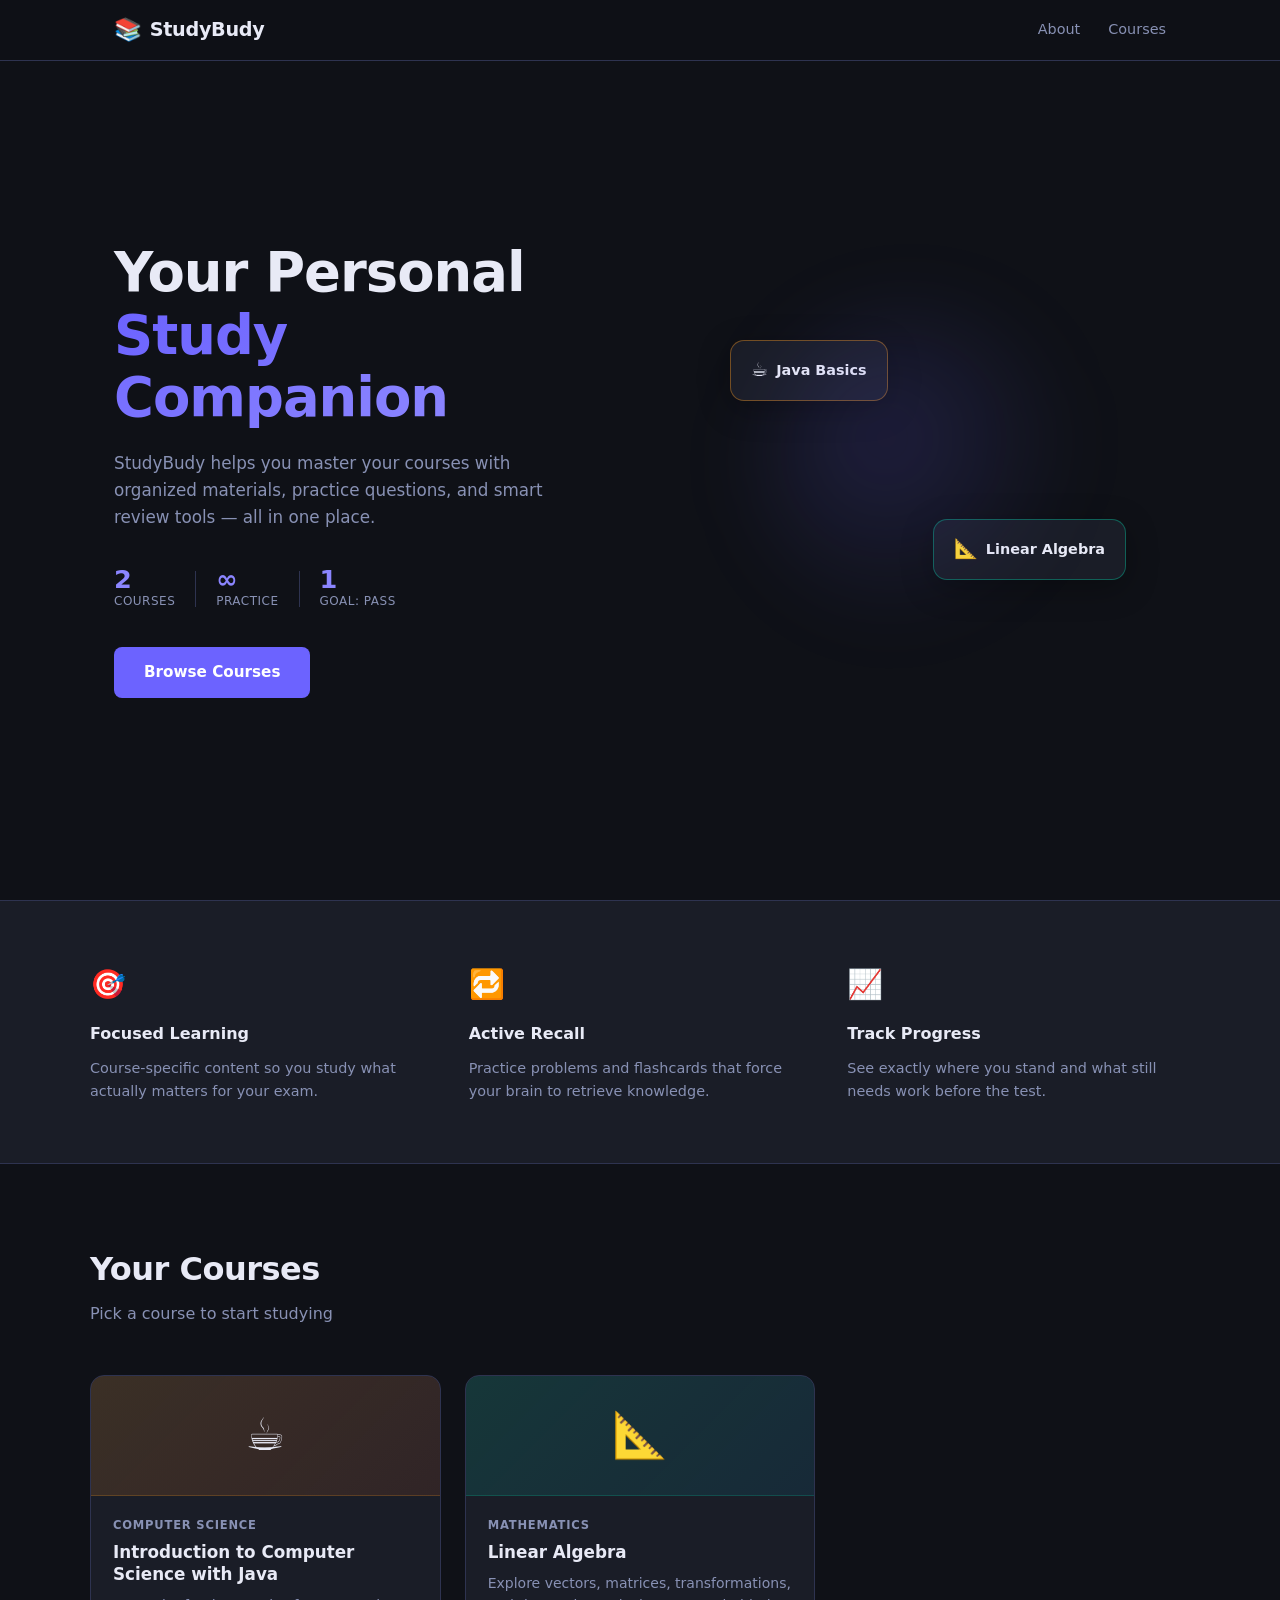
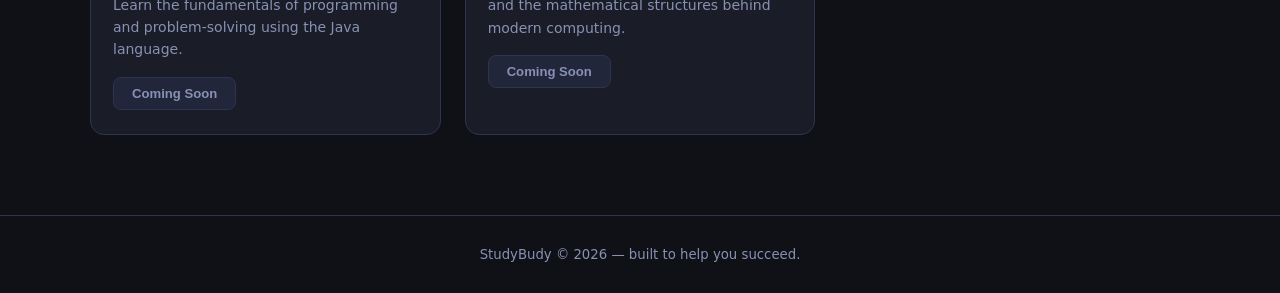
==== index.html @ 5242bc08 "Initial commit: StudyBudy landing page Dark-themed study helper app with hero section, features stri" ====
<!DOCTYPE html>
<html lang="en">
<head>
  <meta charset="UTF-8" />
  <meta name="viewport" content="width=device-width, initial-scale=1.0" />
  <title>StudyBudy</title>
  <link rel="stylesheet" href="styles.css" />
</head>
<body>

  <!-- Navbar -->
  <header class="navbar">
    <div class="navbar-inner">
      <div class="logo">
        <span class="logo-icon">📚</span>
        <span class="logo-text">StudyBudy</span>
      </div>
      <nav class="nav-links">
        <a href="#about">About</a>
        <a href="#courses">Courses</a>
      </nav>
    </div>
  </header>

  <!-- Hero -->
  <section class="hero" id="about">
    <div class="hero-content">
      <h1>Your Personal<br /><span class="accent">Study Companion</span></h1>
      <p class="hero-subtitle">
        StudyBudy helps you master your courses with organized materials,
        practice questions, and smart review tools — all in one place.
      </p>
      <div class="hero-stats">
        <div class="stat">
          <span class="stat-number">2</span>
          <span class="stat-label">Courses</span>
        </div>
        <div class="stat-divider"></div>
        <div class="stat">
          <span class="stat-number">∞</span>
          <span class="stat-label">Practice</span>
        </div>
        <div class="stat-divider"></div>
        <div class="stat">
          <span class="stat-number">1</span>
          <span class="stat-label">Goal: Pass</span>
        </div>
      </div>
      <a href="#courses" class="btn-primary">Browse Courses</a>
    </div>
    <div class="hero-visual">
      <div class="floating-card card-a">
        <span>☕</span> Java Basics
      </div>
      <div class="floating-card card-b">
        <span>📐</span> Linear Algebra
      </div>
      <div class="hero-blob"></div>
    </div>
  </section>

  <!-- Features -->
  <section class="features">
    <div class="features-inner">
      <div class="feature-item">
        <div class="feature-icon">🎯</div>
        <h3>Focused Learning</h3>
        <p>Course-specific content so you study what actually matters for your exam.</p>
      </div>
      <div class="feature-item">
        <div class="feature-icon">🔁</div>
        <h3>Active Recall</h3>
        <p>Practice problems and flashcards that force your brain to retrieve knowledge.</p>
      </div>
      <div class="feature-item">
        <div class="feature-icon">📈</div>
        <h3>Track Progress</h3>
        <p>See exactly where you stand and what still needs work before the test.</p>
      </div>
    </div>
  </section>

  <!-- Courses -->
  <section class="courses-section" id="courses">
    <div class="courses-inner">
      <div class="section-header">
        <h2>Your Courses</h2>
        <p>Pick a course to start studying</p>
      </div>
      <div class="courses-grid">

        <div class="course-card">
          <div class="course-card-top java-bg">
            <span class="course-emoji">☕</span>
          </div>
          <div class="course-card-body">
            <span class="course-tag">Computer Science</span>
            <h3>Introduction to Computer Science with Java</h3>
            <p>Learn the fundamentals of programming and problem-solving using the Java language.</p>
            <button class="btn-course" disabled>Coming Soon</button>
          </div>
        </div>

        <div class="course-card">
          <div class="course-card-top linalg-bg">
            <span class="course-emoji">📐</span>
          </div>
          <div class="course-card-body">
            <span class="course-tag">Mathematics</span>
            <h3>Linear Algebra</h3>
            <p>Explore vectors, matrices, transformations, and the mathematical structures behind modern computing.</p>
            <button class="btn-course" disabled>Coming Soon</button>
          </div>
        </div>

      </div>
    </div>
  </section>

  <!-- Footer -->
  <footer class="footer">
    <p>StudyBudy &copy; 2026 — built to help you succeed.</p>
  </footer>

  <script src="app.js"></script>
</body>
</html>
---- styles.css ----
/* ── Reset & Base ────────────────────────────── */
*, *::before, *::after { box-sizing: border-box; margin: 0; padding: 0; }

:root {
  --bg: #0f1117;
  --surface: #1a1d27;
  --surface-2: #22263a;
  --border: #2e3350;
  --text: #e8eaf6;
  --text-muted: #8891b4;
  --accent: #6c63ff;
  --accent-light: #8b85ff;
  --accent-glow: rgba(108, 99, 255, 0.25);
  --java: #f89820;
  --java-glow: rgba(248, 152, 32, 0.2);
  --linalg: #00c8a0;
  --linalg-glow: rgba(0, 200, 160, 0.2);
  --radius: 14px;
  --radius-sm: 8px;
  --font: 'Segoe UI', system-ui, -apple-system, sans-serif;
}

html { scroll-behavior: smooth; }

body {
  font-family: var(--font);
  background: var(--bg);
  color: var(--text);
  line-height: 1.6;
  min-height: 100vh;
}

/* ── Navbar ──────────────────────────────────── */
.navbar {
  position: fixed;
  top: 0; left: 0; right: 0;
  z-index: 100;
  background: rgba(15, 17, 23, 0.85);
  backdrop-filter: blur(12px);
  border-bottom: 1px solid var(--border);
}

.navbar-inner {
  max-width: 1100px;
  margin: 0 auto;
  padding: 0 24px;
  height: 60px;
  display: flex;
  align-items: center;
  justify-content: space-between;
}

.logo {
  display: flex;
  align-items: center;
  gap: 8px;
  font-size: 1.2rem;
  font-weight: 700;
  letter-spacing: -0.3px;
}

.logo-icon { font-size: 1.4rem; }

.nav-links {
  display: flex;
  gap: 28px;
}

.nav-links a {
  color: var(--text-muted);
  text-decoration: none;
  font-size: 0.9rem;
  font-weight: 500;
  transition: color 0.2s;
}

.nav-links a:hover { color: var(--text); }

/* ── Hero ────────────────────────────────────── */
.hero {
  min-height: 100vh;
  display: flex;
  align-items: center;
  padding: 100px 24px 60px;
  max-width: 1100px;
  margin: 0 auto;
  gap: 60px;
}

.hero-content {
  flex: 1;
  min-width: 0;
}

.hero-content h1 {
  font-size: clamp(2.2rem, 5vw, 3.4rem);
  font-weight: 800;
  line-height: 1.15;
  letter-spacing: -1px;
  margin-bottom: 20px;
}

.accent {
  background: linear-gradient(135deg, var(--accent), var(--accent-light));
  -webkit-background-clip: text;
  -webkit-text-fill-color: transparent;
  background-clip: text;
}

.hero-subtitle {
  color: var(--text-muted);
  font-size: 1.05rem;
  max-width: 480px;
  margin-bottom: 36px;
}

.hero-stats {
  display: flex;
  align-items: center;
  gap: 20px;
  margin-bottom: 36px;
}

.stat {
  display: flex;
  flex-direction: column;
}

.stat-number {
  font-size: 1.6rem;
  font-weight: 800;
  color: var(--accent-light);
  line-height: 1;
}

.stat-label {
  font-size: 0.75rem;
  color: var(--text-muted);
  text-transform: uppercase;
  letter-spacing: 0.5px;
}

.stat-divider {
  width: 1px;
  height: 36px;
  background: var(--border);
}

.btn-primary {
  display: inline-block;
  padding: 13px 30px;
  background: var(--accent);
  color: #fff;
  text-decoration: none;
  border-radius: var(--radius-sm);
  font-weight: 600;
  font-size: 0.95rem;
  transition: background 0.2s, transform 0.15s, box-shadow 0.2s;
  box-shadow: 0 0 0 0 var(--accent-glow);
}

.btn-primary:hover {
  background: var(--accent-light);
  transform: translateY(-1px);
  box-shadow: 0 8px 24px var(--accent-glow);
}

/* Hero visual */
.hero-visual {
  flex: 1;
  position: relative;
  display: flex;
  align-items: center;
  justify-content: center;
  min-height: 320px;
}

.hero-blob {
  width: 320px;
  height: 320px;
  border-radius: 50%;
  background: radial-gradient(circle at 40% 40%, rgba(108, 99, 255, 0.18), transparent 70%);
  filter: blur(40px);
}

.floating-card {
  position: absolute;
  background: var(--surface);
  border: 1px solid var(--border);
  border-radius: var(--radius);
  padding: 14px 20px;
  font-weight: 600;
  font-size: 0.9rem;
  display: flex;
  align-items: center;
  gap: 8px;
  box-shadow: 0 8px 32px rgba(0,0,0,0.3);
  animation: float 4s ease-in-out infinite;
}

.floating-card span { font-size: 1.2rem; }

.card-a {
  top: 30px;
  left: 60px;
  border-color: rgba(248, 152, 32, 0.4);
  animation-delay: 0s;
}

.card-b {
  bottom: 50px;
  right: 40px;
  border-color: rgba(0, 200, 160, 0.4);
  animation-delay: 2s;
}

@keyframes float {
  0%, 100% { transform: translateY(0); }
  50%       { transform: translateY(-12px); }
}

/* ── Features ────────────────────────────────── */
.features {
  background: var(--surface);
  border-top: 1px solid var(--border);
  border-bottom: 1px solid var(--border);
  padding: 60px 24px;
}

.features-inner {
  max-width: 1100px;
  margin: 0 auto;
  display: grid;
  grid-template-columns: repeat(auto-fit, minmax(260px, 1fr));
  gap: 36px;
}

.feature-item {
  display: flex;
  flex-direction: column;
  gap: 10px;
}

.feature-icon {
  font-size: 1.8rem;
  margin-bottom: 4px;
}

.feature-item h3 {
  font-size: 1rem;
  font-weight: 700;
}

.feature-item p {
  color: var(--text-muted);
  font-size: 0.9rem;
}

/* ── Courses ─────────────────────────────────── */
.courses-section {
  padding: 80px 24px;
}

.courses-inner {
  max-width: 1100px;
  margin: 0 auto;
}

.section-header {
  margin-bottom: 48px;
}

.section-header h2 {
  font-size: 2rem;
  font-weight: 800;
  letter-spacing: -0.5px;
  margin-bottom: 6px;
}

.section-header p {
  color: var(--text-muted);
}

.courses-grid {
  display: grid;
  grid-template-columns: repeat(auto-fill, minmax(300px, 1fr));
  gap: 24px;
}

.course-card {
  background: var(--surface);
  border: 1px solid var(--border);
  border-radius: var(--radius);
  overflow: hidden;
  transition: transform 0.2s, box-shadow 0.2s, border-color 0.2s;
}

.course-card:hover {
  transform: translateY(-4px);
  box-shadow: 0 12px 40px rgba(0,0,0,0.3);
}

.course-card-top {
  height: 120px;
  display: flex;
  align-items: center;
  justify-content: center;
}

.java-bg {
  background: linear-gradient(135deg, rgba(248, 152, 32, 0.15), rgba(248, 100, 32, 0.1));
  border-bottom: 1px solid rgba(248, 152, 32, 0.2);
}

.course-card:hover .java-bg {
  background: linear-gradient(135deg, rgba(248, 152, 32, 0.25), rgba(248, 100, 32, 0.15));
}

.linalg-bg {
  background: linear-gradient(135deg, rgba(0, 200, 160, 0.15), rgba(0, 150, 200, 0.1));
  border-bottom: 1px solid rgba(0, 200, 160, 0.2);
}

.course-card:hover .linalg-bg {
  background: linear-gradient(135deg, rgba(0, 200, 160, 0.25), rgba(0, 150, 200, 0.15));
}

.course-emoji { font-size: 2.8rem; }

.course-card-body {
  padding: 20px 22px 24px;
  display: flex;
  flex-direction: column;
  gap: 8px;
}

.course-tag {
  font-size: 0.72rem;
  text-transform: uppercase;
  letter-spacing: 0.8px;
  color: var(--text-muted);
  font-weight: 600;
}

.course-card-body h3 {
  font-size: 1.05rem;
  font-weight: 700;
  line-height: 1.3;
}

.course-card-body p {
  font-size: 0.875rem;
  color: var(--text-muted);
  flex: 1;
  margin-bottom: 8px;
}

.btn-course {
  align-self: flex-start;
  padding: 8px 18px;
  border-radius: var(--radius-sm);
  font-size: 0.82rem;
  font-weight: 600;
  cursor: not-allowed;
  background: var(--surface-2);
  border: 1px solid var(--border);
  color: var(--text-muted);
  transition: background 0.2s;
}

/* ── Footer ──────────────────────────────────── */
.footer {
  text-align: center;
  padding: 28px 24px;
  color: var(--text-muted);
  font-size: 0.83rem;
  border-top: 1px solid var(--border);
}

/* ── Responsive ──────────────────────────────── */
@media (max-width: 768px) {
  .hero {
    flex-direction: column;
    text-align: center;
    padding-top: 90px;
  }

  .hero-subtitle { margin: 0 auto 36px; }

  .hero-stats { justify-content: center; }

  .hero-visual { width: 100%; }

  .hero-blob { width: 220px; height: 220px; }

  .card-a { top: 20px; left: 20px; }
  .card-b { bottom: 20px; right: 10px; }
}
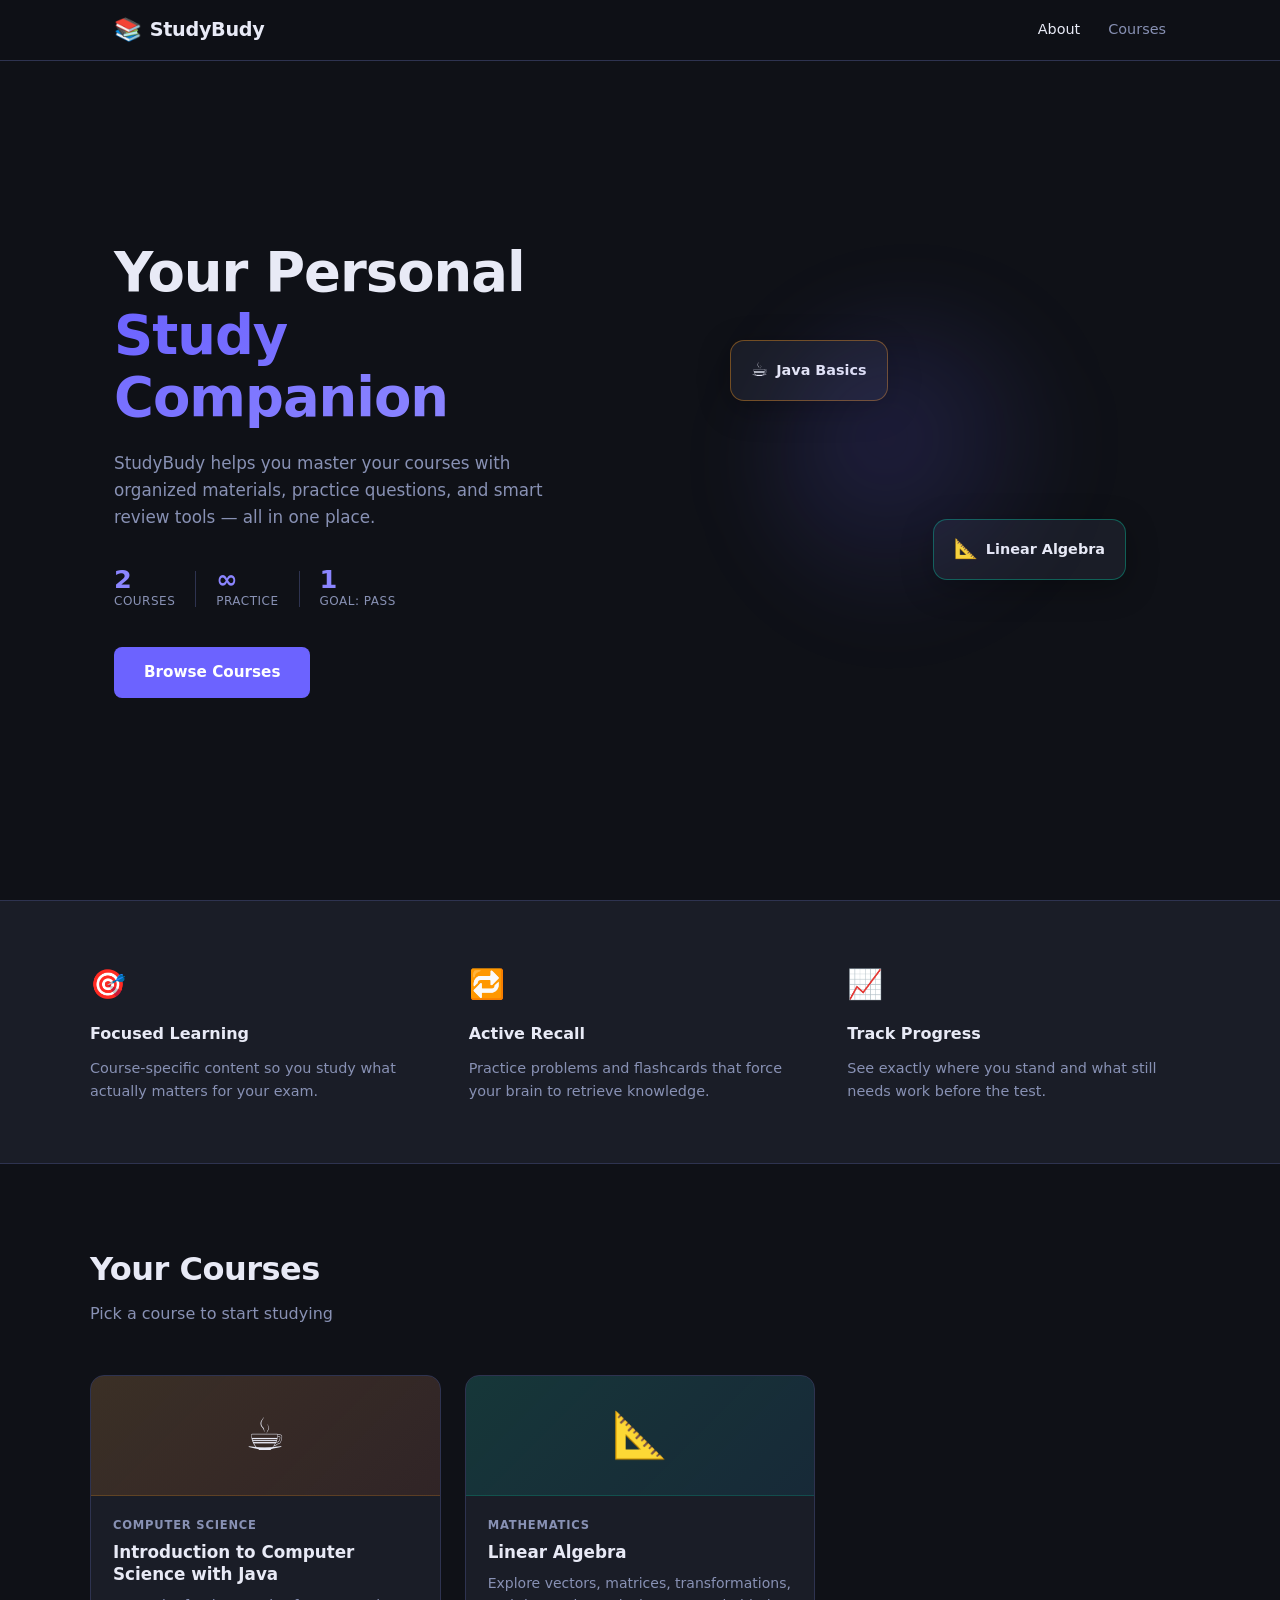
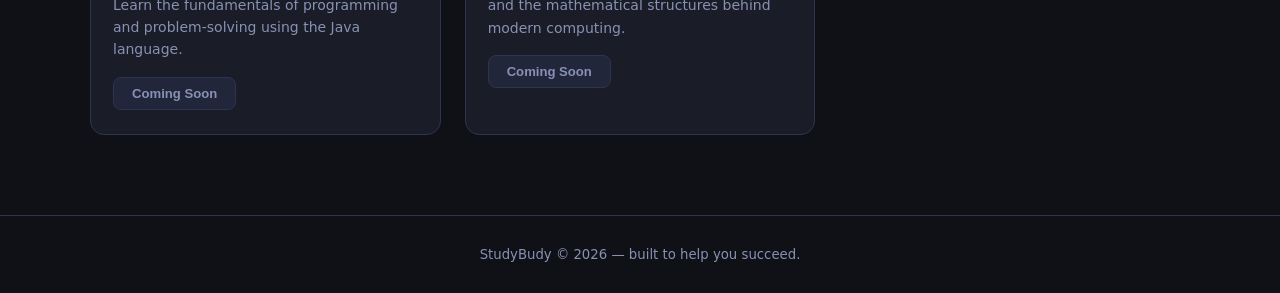
==== commit d4e4dbbf: "Add debug-friendly comments throughout all source files Adds section headers, explains non-obvious C" ====
--- a/index.html
+++ b/index.html
@@ -4,11 +4,17 @@
   <meta charset="UTF-8" />
   <meta name="viewport" content="width=device-width, initial-scale=1.0" />
   <title>StudyBudy</title>
+  <!-- All styles live in styles.css — no inline styles anywhere in this file -->
   <link rel="stylesheet" href="styles.css" />
 </head>
 <body>
 
-  <!-- Navbar -->
+  <!-- =============================================
+       NAVBAR
+       Fixed at top; uses backdrop-filter blur.
+       Nav links (#about, #courses) are highlighted
+       dynamically by the IntersectionObserver in app.js.
+       ============================================= -->
   <header class="navbar">
     <div class="navbar-inner">
       <div class="logo">
@@ -16,20 +22,30 @@
         <span class="logo-text">StudyBudy</span>
       </div>
       <nav class="nav-links">
+        <!-- href values must match the id of the target <section> elements below -->
         <a href="#about">About</a>
         <a href="#courses">Courses</a>
       </nav>
     </div>
   </header>
 
-  <!-- Hero -->
+  <!-- =============================================
+       HERO SECTION  (id="about" — targeted by navbar)
+       Two-column layout: left = text content,
+       right = decorative floating cards + radial glow blob.
+       The floating cards animate via CSS @keyframes float.
+       ============================================= -->
   <section class="hero" id="about">
+
+    <!-- Left column: headline, subtitle, stats, CTA -->
     <div class="hero-content">
       <h1>Your Personal<br /><span class="accent">Study Companion</span></h1>
       <p class="hero-subtitle">
         StudyBudy helps you master your courses with organized materials,
         practice questions, and smart review tools — all in one place.
       </p>
+
+      <!-- Quick stats strip — update numbers here as courses/features are added -->
       <div class="hero-stats">
         <div class="stat">
           <span class="stat-number">2</span>
@@ -46,20 +62,31 @@
           <span class="stat-label">Goal: Pass</span>
         </div>
       </div>
+
+      <!-- Scrolls to #courses section -->
       <a href="#courses" class="btn-primary">Browse Courses</a>
     </div>
+
+    <!-- Right column: purely decorative, no interactive elements -->
     <div class="hero-visual">
+      <!-- card-a and card-b have different animation-delay values in CSS to stagger the float -->
       <div class="floating-card card-a">
         <span>☕</span> Java Basics
       </div>
       <div class="floating-card card-b">
         <span>📐</span> Linear Algebra
       </div>
+      <!-- Blurred radial gradient that gives the purple glow behind the cards -->
       <div class="hero-blob"></div>
     </div>
+
   </section>
 
-  <!-- Features -->
+  <!-- =============================================
+       FEATURES STRIP
+       Three static cards highlighting app benefits.
+       No interactivity — purely informational.
+       ============================================= -->
   <section class="features">
     <div class="features-inner">
       <div class="feature-item">
@@ -80,7 +107,15 @@
     </div>
   </section>
 
-  <!-- Courses -->
+  <!-- =============================================
+       COURSES SECTION  (id="courses" — targeted by navbar + hero CTA)
+       Grid of course cards. Each card has:
+         - a colored banner (.course-card-top) defined by a modifier class (e.g. java-bg)
+         - a body with tag, title, description, and action button
+       Buttons are disabled until the course page is built.
+       To add a new course, copy one card block and update the content.
+       Color modifier classes (java-bg, linalg-bg, ...) are defined in styles.css.
+       ============================================= -->
   <section class="courses-section" id="courses">
     <div class="courses-inner">
       <div class="section-header">
@@ -89,7 +124,9 @@
       </div>
       <div class="courses-grid">
 
+        <!-- Course card: Introduction to Computer Science with Java -->
         <div class="course-card">
+          <!-- java-bg: amber gradient defined in styles.css -->
           <div class="course-card-top java-bg">
             <span class="course-emoji">☕</span>
           </div>
@@ -97,11 +134,14 @@
             <span class="course-tag">Computer Science</span>
             <h3>Introduction to Computer Science with Java</h3>
             <p>Learn the fundamentals of programming and problem-solving using the Java language.</p>
+            <!-- disabled until the course page is implemented -->
             <button class="btn-course" disabled>Coming Soon</button>
           </div>
         </div>
 
+        <!-- Course card: Linear Algebra -->
         <div class="course-card">
+          <!-- linalg-bg: teal gradient defined in styles.css -->
           <div class="course-card-top linalg-bg">
             <span class="course-emoji">📐</span>
           </div>
@@ -109,6 +149,7 @@
             <span class="course-tag">Mathematics</span>
             <h3>Linear Algebra</h3>
             <p>Explore vectors, matrices, transformations, and the mathematical structures behind modern computing.</p>
+            <!-- disabled until the course page is implemented -->
             <button class="btn-course" disabled>Coming Soon</button>
           </div>
         </div>
@@ -117,11 +158,14 @@
     </div>
   </section>
 
-  <!-- Footer -->
+  <!-- =============================================
+       FOOTER
+       ============================================= -->
   <footer class="footer">
     <p>StudyBudy &copy; 2026 — built to help you succeed.</p>
   </footer>
 
+  <!-- app.js must load after the DOM so querySelectorAll finds the sections -->
   <script src="app.js"></script>
 </body>
 </html>
--- a/styles.css
+++ b/styles.css
@@ -1,20 +1,32 @@
-/* ── Reset & Base ────────────────────────────── */
+/* =============================================
+   GLOBAL RESET & CSS VARIABLES
+   All color, spacing, and typography tokens live here.
+   Change a variable to update the theme everywhere at once.
+   ============================================= */
 *, *::before, *::after { box-sizing: border-box; margin: 0; padding: 0; }
 
 :root {
+  /* Background layers — bg is the page, surface is cards/panels, surface-2 is nested elements */
   --bg: #0f1117;
   --surface: #1a1d27;
   --surface-2: #22263a;
   --border: #2e3350;
+
+  /* Text */
   --text: #e8eaf6;
   --text-muted: #8891b4;
+
+  /* Primary accent (purple) */
   --accent: #6c63ff;
   --accent-light: #8b85ff;
   --accent-glow: rgba(108, 99, 255, 0.25);
-  --java: #f89820;
+
+  /* Course color tokens — used for card banners */
+  --java: #f89820;           /* amber — Java course */
   --java-glow: rgba(248, 152, 32, 0.2);
-  --linalg: #00c8a0;
+  --linalg: #00c8a0;         /* teal — Linear Algebra course */
   --linalg-glow: rgba(0, 200, 160, 0.2);
+
   --radius: 14px;
   --radius-sm: 8px;
   --font: 'Segoe UI', system-ui, -apple-system, sans-serif;
@@ -30,7 +42,12 @@
   min-height: 100vh;
 }
 
-/* ── Navbar ──────────────────────────────────── */
+/* =============================================
+   NAVBAR
+   Fixed overlay with blur backdrop.
+   z-index 100 keeps it above all page content.
+   .nav-links a.active is toggled by app.js on scroll.
+   ============================================= */
 .navbar {
   position: fixed;
   top: 0; left: 0; right: 0;
@@ -76,7 +93,14 @@
 
 .nav-links a:hover { color: var(--text); }
 
-/* ── Hero ────────────────────────────────────── */
+/* Active link state — class toggled by IntersectionObserver in app.js */
+.nav-links a.active { color: var(--text); }
+
+/* =============================================
+   HERO SECTION
+   Full-viewport two-column layout.
+   padding-top: 100px accounts for the fixed navbar height (60px) + breathing room.
+   ============================================= */
 .hero {
   min-height: 100vh;
   display: flex;
@@ -89,10 +113,11 @@
 
 .hero-content {
   flex: 1;
-  min-width: 0;
+  min-width: 0; /* prevents flex child from overflowing */
 }
 
 .hero-content h1 {
+  /* clamp: min 2.2rem, fluid, max 3.4rem — scales with viewport width */
   font-size: clamp(2.2rem, 5vw, 3.4rem);
   font-weight: 800;
   line-height: 1.15;
@@ -100,6 +125,7 @@
   margin-bottom: 20px;
 }
 
+/* Gradient text — requires both background-clip properties for cross-browser support */
 .accent {
   background: linear-gradient(135deg, var(--accent), var(--accent-light));
   -webkit-background-clip: text;
@@ -114,6 +140,7 @@
   margin-bottom: 36px;
 }
 
+/* Stats row */
 .hero-stats {
   display: flex;
   align-items: center;
@@ -140,12 +167,14 @@
   letter-spacing: 0.5px;
 }
 
+/* Vertical rule between stats */
 .stat-divider {
   width: 1px;
   height: 36px;
   background: var(--border);
 }
 
+/* Primary CTA button */
 .btn-primary {
   display: inline-block;
   padding: 13px 30px;
@@ -165,7 +194,7 @@
   box-shadow: 0 8px 24px var(--accent-glow);
 }
 
-/* Hero visual */
+/* ── Hero right column: decorative visual ── */
 .hero-visual {
   flex: 1;
   position: relative;
@@ -175,6 +204,7 @@
   min-height: 320px;
 }
 
+/* Radial purple glow behind the floating cards */
 .hero-blob {
   width: 320px;
   height: 320px;
@@ -183,6 +213,7 @@
   filter: blur(40px);
 }
 
+/* Base style for both decorative floating cards */
 .floating-card {
   position: absolute;
   background: var(--surface);
@@ -200,6 +231,7 @@
 
 .floating-card span { font-size: 1.2rem; }
 
+/* card-a: Java — amber border, starts animation immediately */
 .card-a {
   top: 30px;
   left: 60px;
@@ -207,6 +239,7 @@
   animation-delay: 0s;
 }
 
+/* card-b: Linear Algebra — teal border, starts animation 2s later to stagger */
 .card-b {
   bottom: 50px;
   right: 40px;
@@ -219,7 +252,11 @@
   50%       { transform: translateY(-12px); }
 }
 
-/* ── Features ────────────────────────────────── */
+/* =============================================
+   FEATURES STRIP
+   Three-column grid of app benefit cards.
+   Uses auto-fit so it collapses to fewer columns on small screens.
+   ============================================= */
 .features {
   background: var(--surface);
   border-top: 1px solid var(--border);
@@ -256,7 +293,12 @@
   font-size: 0.9rem;
 }
 
-/* ── Courses ─────────────────────────────────── */
+/* =============================================
+   COURSES SECTION
+   Responsive grid of course cards.
+   auto-fill + minmax(300px) means cards wrap naturally;
+   no JS needed for layout.
+   ============================================= */
 .courses-section {
   padding: 80px 24px;
 }
@@ -287,11 +329,12 @@
   gap: 24px;
 }
 
+/* Individual course card */
 .course-card {
   background: var(--surface);
   border: 1px solid var(--border);
   border-radius: var(--radius);
-  overflow: hidden;
+  overflow: hidden; /* clips the colored banner to the card's border-radius */
   transition: transform 0.2s, box-shadow 0.2s, border-color 0.2s;
 }
 
@@ -300,6 +343,7 @@
   box-shadow: 0 12px 40px rgba(0,0,0,0.3);
 }
 
+/* Colored banner at top of each card — color set by modifier class */
 .course-card-top {
   height: 120px;
   display: flex;
@@ -307,20 +351,25 @@
   justify-content: center;
 }
 
+/* ── Course color modifiers ──
+   To add a new course color: create a new [name]-bg class here,
+   plus a .course-card:hover .[name]-bg override for the brighter hover state.
+   ── */
+
+/* Java course: amber */
 .java-bg {
   background: linear-gradient(135deg, rgba(248, 152, 32, 0.15), rgba(248, 100, 32, 0.1));
   border-bottom: 1px solid rgba(248, 152, 32, 0.2);
 }
-
 .course-card:hover .java-bg {
   background: linear-gradient(135deg, rgba(248, 152, 32, 0.25), rgba(248, 100, 32, 0.15));
 }
 
+/* Linear Algebra course: teal */
 .linalg-bg {
   background: linear-gradient(135deg, rgba(0, 200, 160, 0.15), rgba(0, 150, 200, 0.1));
   border-bottom: 1px solid rgba(0, 200, 160, 0.2);
 }
-
 .course-card:hover .linalg-bg {
   background: linear-gradient(135deg, rgba(0, 200, 160, 0.25), rgba(0, 150, 200, 0.15));
 }
@@ -355,6 +404,7 @@
   margin-bottom: 8px;
 }
 
+/* Disabled course button — shown until the course page is built */
 .btn-course {
   align-self: flex-start;
   padding: 8px 18px;
@@ -368,7 +418,9 @@
   transition: background 0.2s;
 }
 
-/* ── Footer ──────────────────────────────────── */
+/* =============================================
+   FOOTER
+   ============================================= */
 .footer {
   text-align: center;
   padding: 28px 24px;
@@ -377,7 +429,10 @@
   border-top: 1px solid var(--border);
 }
 
-/* ── Responsive ──────────────────────────────── */
+/* =============================================
+   RESPONSIVE — mobile breakpoint at 768px
+   Hero switches from two-column to single-column.
+   ============================================= */
 @media (max-width: 768px) {
   .hero {
     flex-direction: column;
@@ -391,6 +446,7 @@
 
   .hero-visual { width: 100%; }
 
+  /* Shrink blob on mobile to avoid overflow */
   .hero-blob { width: 220px; height: 220px; }
 
   .card-a { top: 20px; left: 20px; }
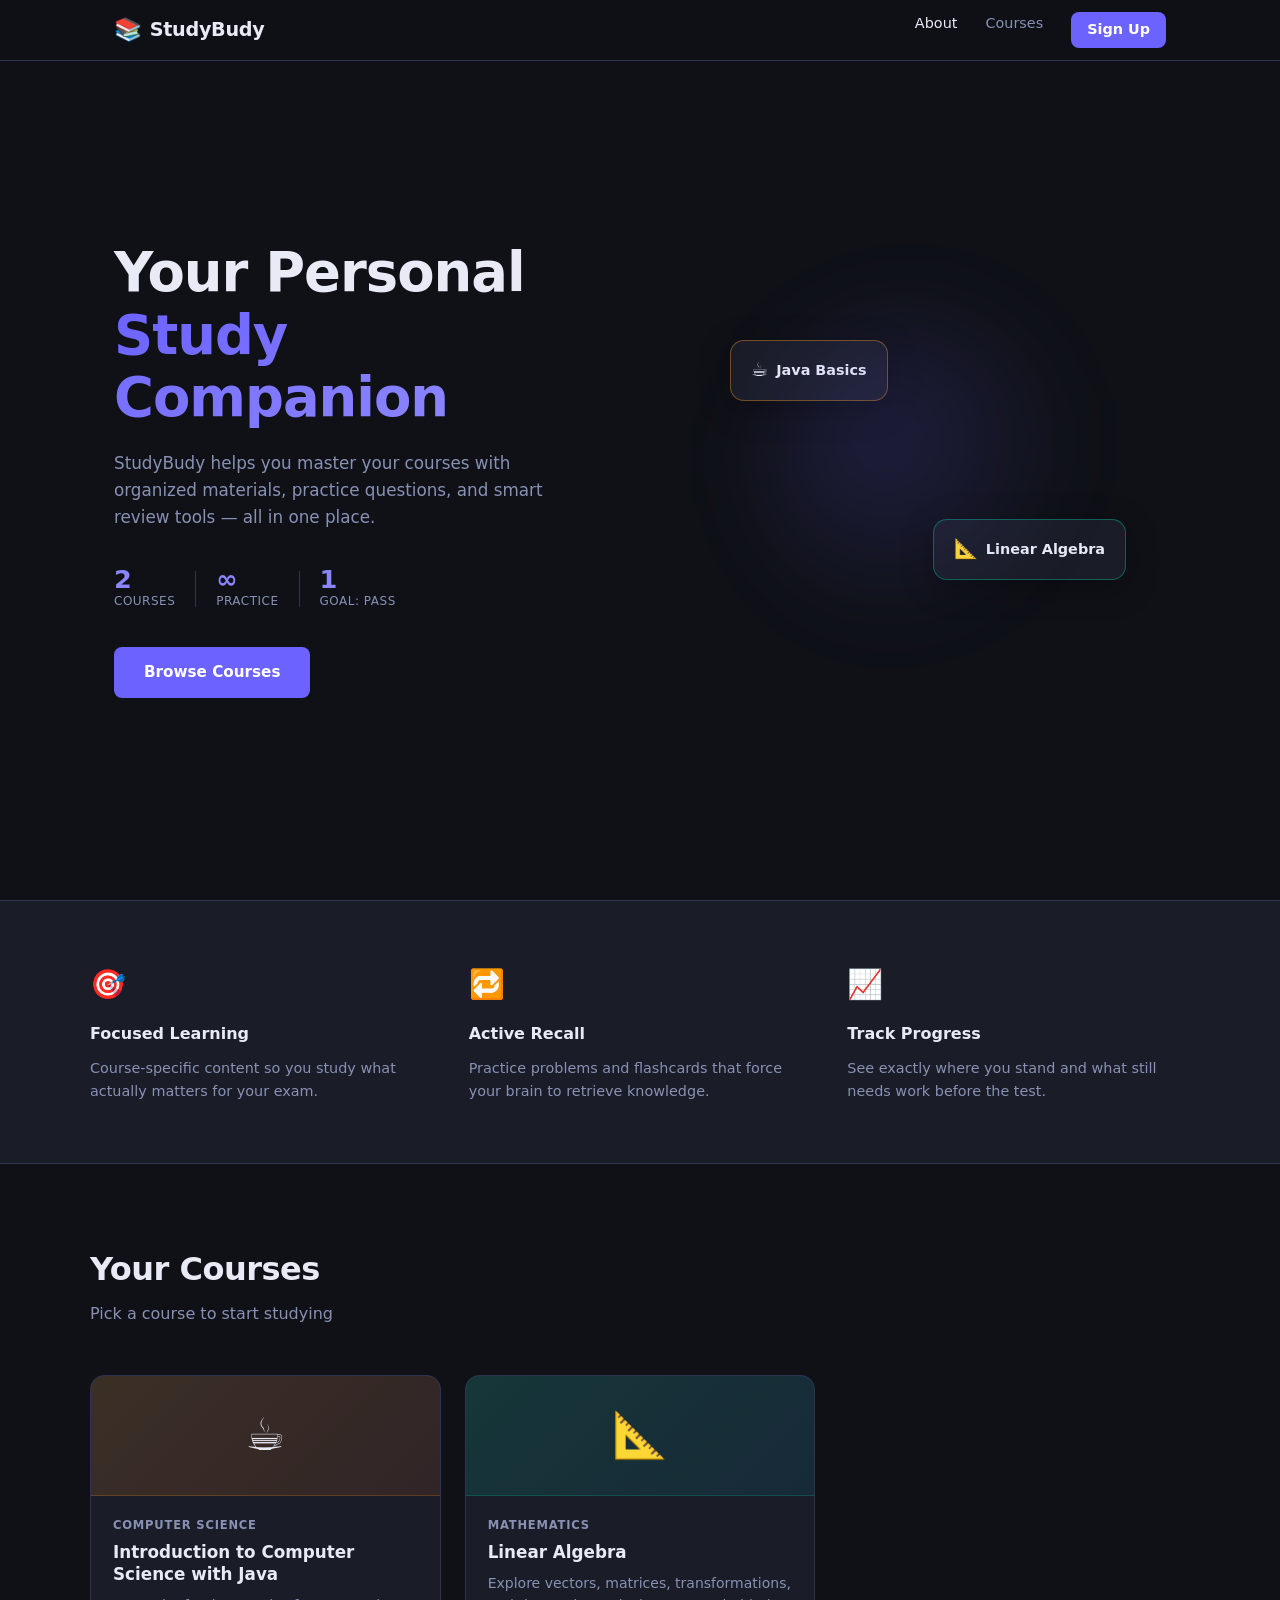
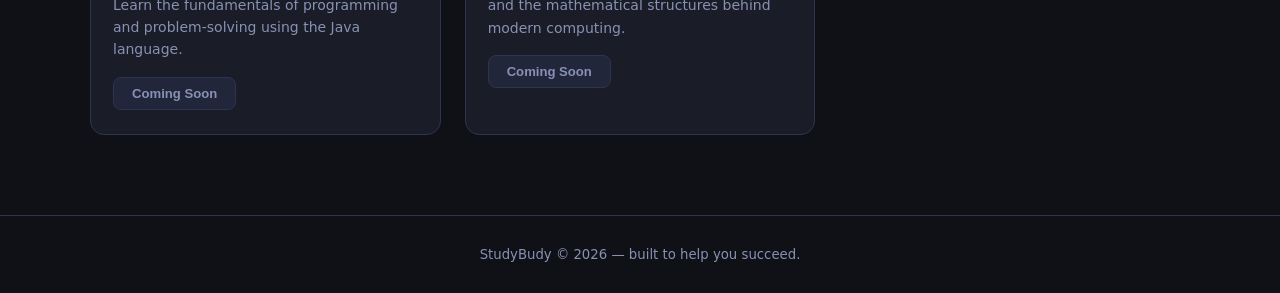
==== commit 00688581: "Add signup page with full client-side validation Fields: first/last name, email, phone, role (studen" ====
--- a/index.html
+++ b/index.html
@@ -25,6 +25,7 @@
         <!-- href values must match the id of the target <section> elements below -->
         <a href="#about">About</a>
         <a href="#courses">Courses</a>
+        <a href="signup.html" class="nav-signup">Sign Up</a>
       </nav>
     </div>
   </header>
--- a/styles.css
+++ b/styles.css
@@ -95,6 +95,17 @@
 
 /* Active link state — class toggled by IntersectionObserver in app.js */
 .nav-links a.active { color: var(--text); }
+
+/* Sign Up pill — styled differently from plain nav links */
+.nav-links a.nav-signup {
+  background: var(--accent);
+  color: #fff;
+  padding: 6px 16px;
+  border-radius: var(--radius-sm);
+  font-weight: 600;
+  transition: background 0.2s;
+}
+.nav-links a.nav-signup:hover { background: var(--accent-light); color: #fff; }
 
 /* =============================================
    HERO SECTION
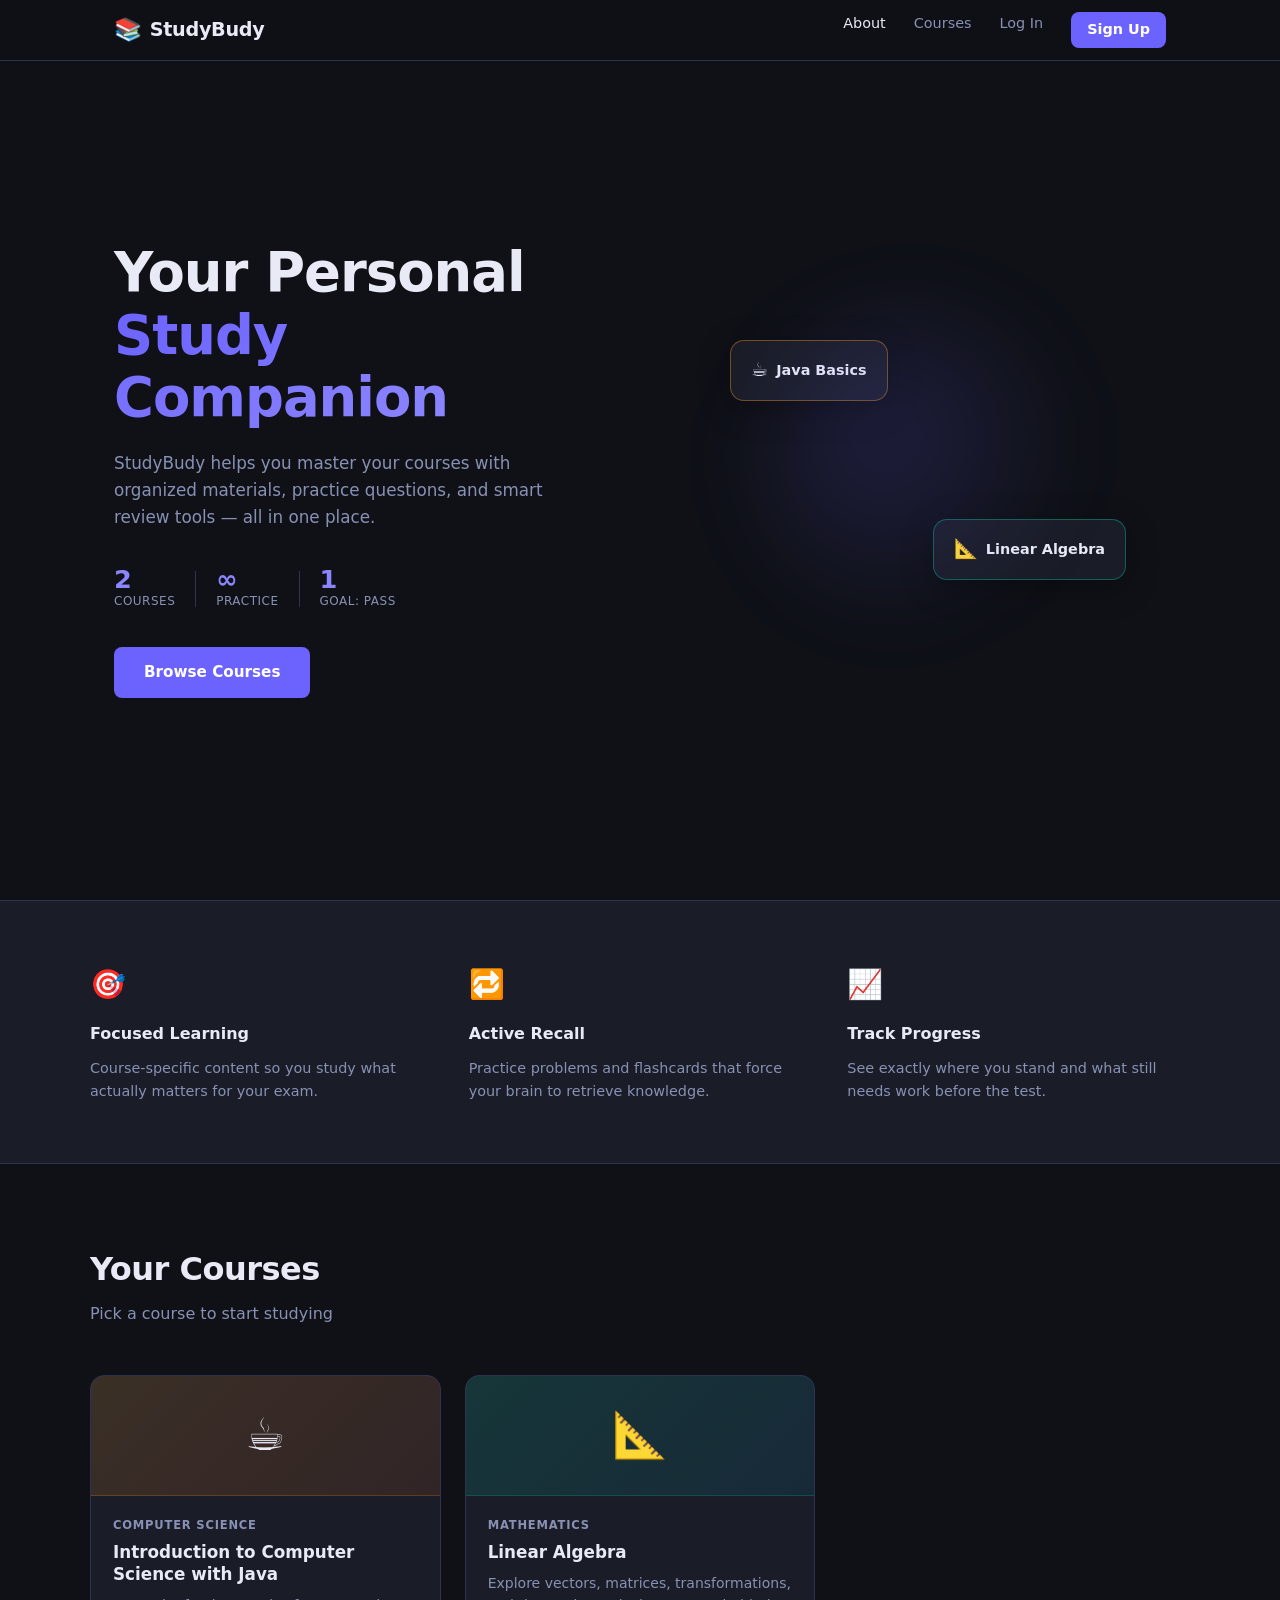
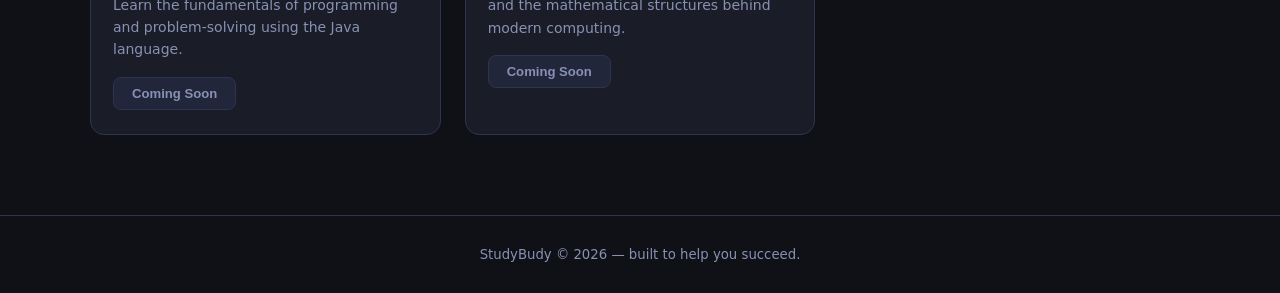
==== commit a7fccd33: "Add username field to signup and create login page Signup: username field added between last name an" ====
--- a/index.html
+++ b/index.html
@@ -25,6 +25,7 @@
         <!-- href values must match the id of the target <section> elements below -->
         <a href="#about">About</a>
         <a href="#courses">Courses</a>
+        <a href="login.html">Log In</a>
         <a href="signup.html" class="nav-signup">Sign Up</a>
       </nav>
     </div>
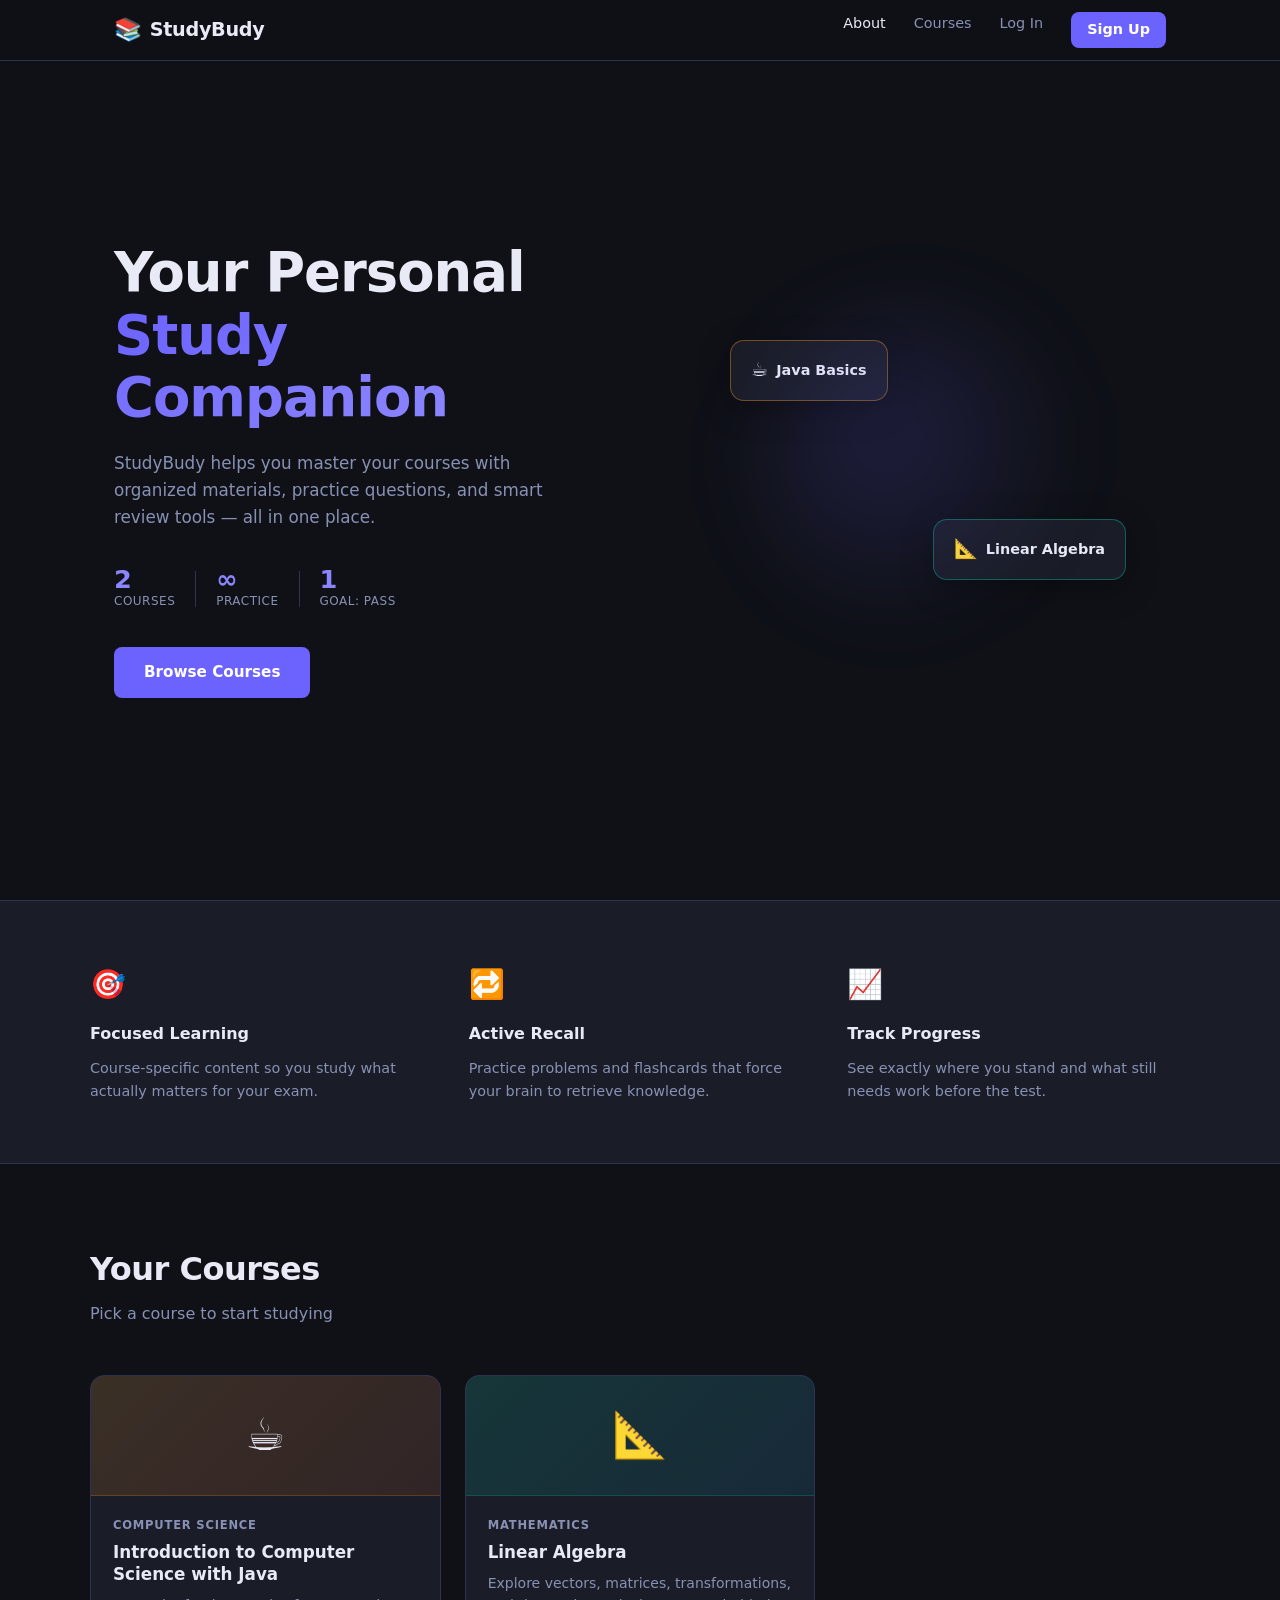
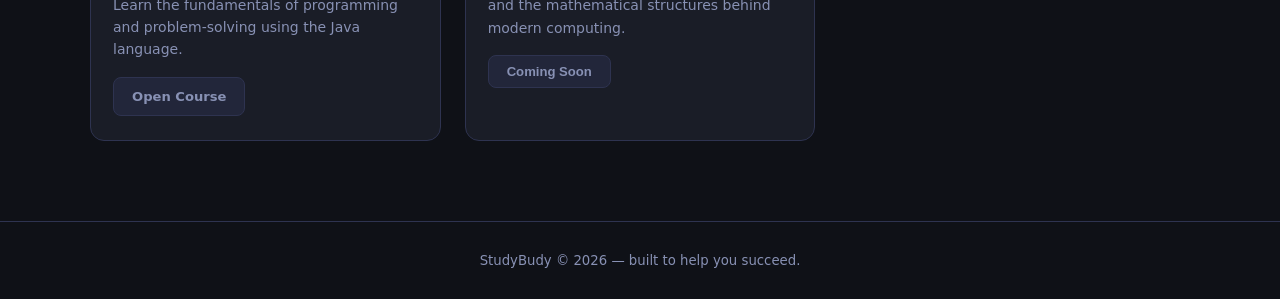
==== commit bf51822e: "Add Java course page with intro and Recursion topic stub Creates courses/java/index.html with a cour" ====
--- a/index.html
+++ b/index.html
@@ -136,8 +136,8 @@
             <span class="course-tag">Computer Science</span>
             <h3>Introduction to Computer Science with Java</h3>
             <p>Learn the fundamentals of programming and problem-solving using the Java language.</p>
-            <!-- disabled until the course page is implemented -->
-            <button class="btn-course" disabled>Coming Soon</button>
+            <!-- course page is live — links to courses/java/index.html -->
+            <a href="courses/java/index.html" class="btn-course btn-course-active">Open Course</a>
           </div>
         </div>
 
--- a/styles.css
+++ b/styles.css
@@ -416,6 +416,20 @@
 }
 
 /* Disabled course button — shown until the course page is built */
+/* Active variant — used when the course page exists */
+.btn-course-active {
+  background: var(--accent);
+  border-color: var(--accent);
+  color: #fff;
+  cursor: pointer;
+  text-decoration: none;
+}
+
+.btn-course-active:hover {
+  background: var(--accent-light);
+  border-color: var(--accent-light);
+}
+
 .btn-course {
   align-self: flex-start;
   padding: 8px 18px;
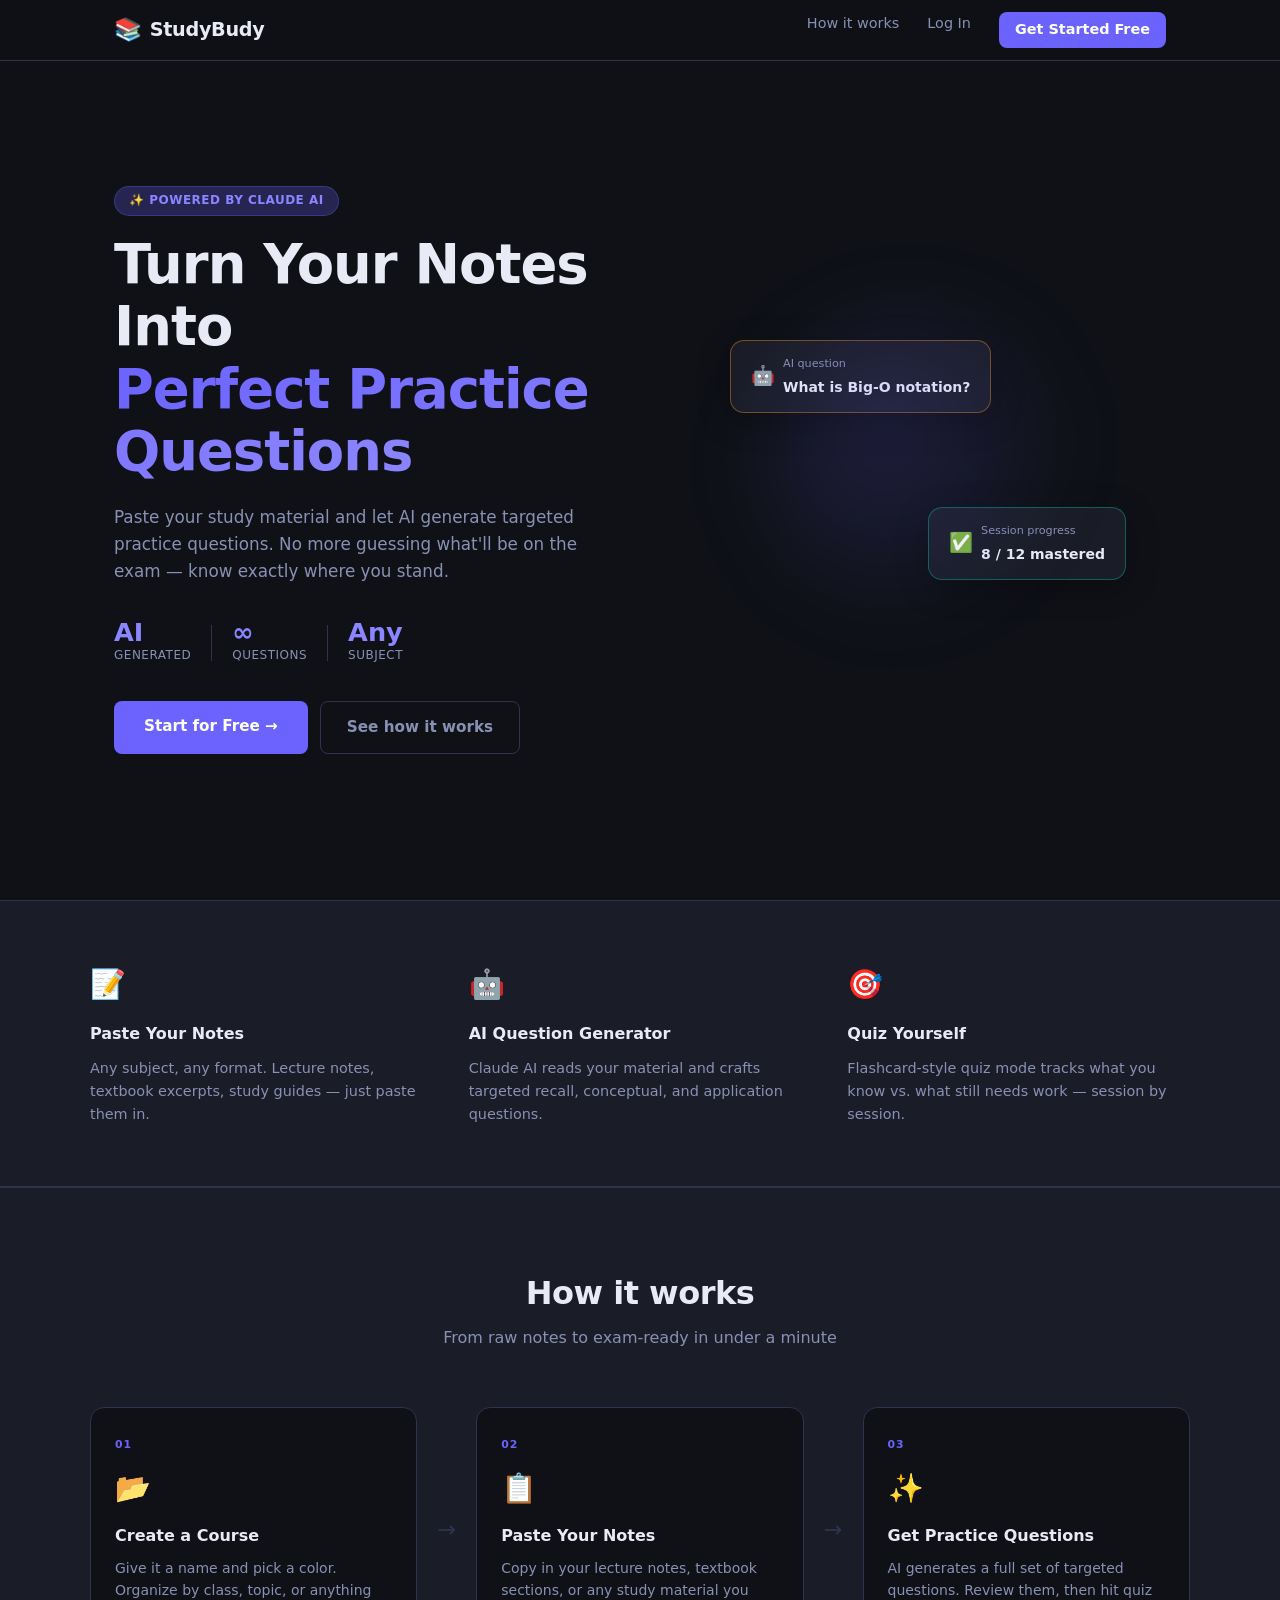
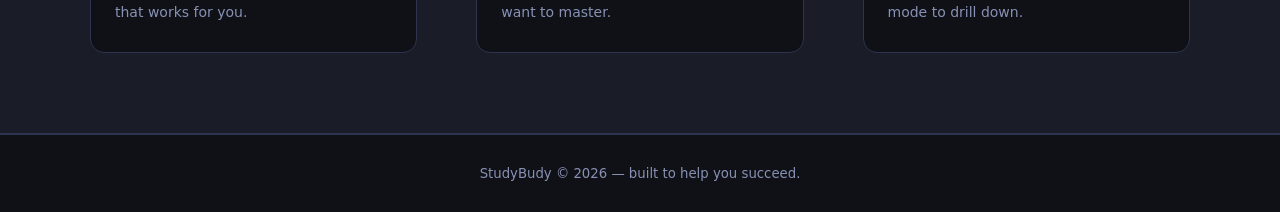
==== commit 2a414174: "Redesign: pivot to AI-powered course builder with practice question generation - New landing page: '" ====
--- a/index.html
+++ b/index.html
@@ -3,80 +3,92 @@
 <head>
   <meta charset="UTF-8" />
   <meta name="viewport" content="width=device-width, initial-scale=1.0" />
-  <title>StudyBudy</title>
-  <!-- All styles live in styles.css — no inline styles anywhere in this file -->
+  <title>StudyBudy — AI-Powered Practice Questions</title>
+  <!-- All styles live in styles.css — no inline styles in this file -->
   <link rel="stylesheet" href="styles.css" />
 </head>
 <body>
 
   <!-- =============================================
        NAVBAR
-       Fixed at top; uses backdrop-filter blur.
-       Nav links (#about, #courses) are highlighted
-       dynamically by the IntersectionObserver in app.js.
+       Fixed overlay with blur backdrop.
+       Nav links are highlighted on scroll by app.js.
        ============================================= -->
   <header class="navbar">
     <div class="navbar-inner">
-      <div class="logo">
+      <a href="index.html" class="logo logo-link">
         <span class="logo-icon">📚</span>
         <span class="logo-text">StudyBudy</span>
-      </div>
+      </a>
       <nav class="nav-links">
-        <!-- href values must match the id of the target <section> elements below -->
-        <a href="#about">About</a>
-        <a href="#courses">Courses</a>
+        <a href="#how-it-works">How it works</a>
         <a href="login.html">Log In</a>
-        <a href="signup.html" class="nav-signup">Sign Up</a>
+        <a href="signup.html" class="nav-signup">Get Started Free</a>
       </nav>
     </div>
   </header>
 
   <!-- =============================================
-       HERO SECTION  (id="about" — targeted by navbar)
-       Two-column layout: left = text content,
-       right = decorative floating cards + radial glow blob.
-       The floating cards animate via CSS @keyframes float.
+       HERO SECTION  (id="hero" — full-viewport opener)
+       Two-column layout: left = headline + stats + CTAs,
+       right = decorative floating AI cards + glow blob.
+       Floating cards animate via CSS @keyframes float.
        ============================================= -->
-  <section class="hero" id="about">
+  <section class="hero" id="hero">
 
-    <!-- Left column: headline, subtitle, stats, CTA -->
+    <!-- Left column: headline, subtitle, stats, CTAs -->
     <div class="hero-content">
-      <h1>Your Personal<br /><span class="accent">Study Companion</span></h1>
+      <!-- AI badge pill — purely decorative, no link -->
+      <div class="hero-badge">✨ Powered by Claude AI</div>
+
+      <h1>Turn Your Notes Into<br /><span class="accent">Perfect Practice Questions</span></h1>
       <p class="hero-subtitle">
-        StudyBudy helps you master your courses with organized materials,
-        practice questions, and smart review tools — all in one place.
+        Paste your study material and let AI generate targeted practice questions.
+        No more guessing what'll be on the exam — know exactly where you stand.
       </p>
 
-      <!-- Quick stats strip — update numbers here as courses/features are added -->
+      <!-- Quick stats strip -->
       <div class="hero-stats">
         <div class="stat">
-          <span class="stat-number">2</span>
-          <span class="stat-label">Courses</span>
+          <span class="stat-number">AI</span>
+          <span class="stat-label">Generated</span>
         </div>
         <div class="stat-divider"></div>
         <div class="stat">
           <span class="stat-number">∞</span>
-          <span class="stat-label">Practice</span>
+          <span class="stat-label">Questions</span>
         </div>
         <div class="stat-divider"></div>
         <div class="stat">
-          <span class="stat-number">1</span>
-          <span class="stat-label">Goal: Pass</span>
+          <span class="stat-number">Any</span>
+          <span class="stat-label">Subject</span>
         </div>
       </div>
 
-      <!-- Scrolls to #courses section -->
-      <a href="#courses" class="btn-primary">Browse Courses</a>
+      <!-- Two CTAs: primary action + secondary scroll link -->
+      <div class="hero-ctas">
+        <a href="signup.html" class="btn-primary">Start for Free →</a>
+        <a href="#how-it-works" class="btn-ghost">See how it works</a>
+      </div>
     </div>
 
-    <!-- Right column: purely decorative, no interactive elements -->
+    <!-- Right column: purely decorative floating UI snippets -->
     <div class="hero-visual">
-      <!-- card-a and card-b have different animation-delay values in CSS to stagger the float -->
+      <!-- card-a: simulates an AI-generated question bubble -->
       <div class="floating-card card-a">
-        <span>☕</span> Java Basics
+        <span class="fc-icon">🤖</span>
+        <div class="fc-content">
+          <div class="fc-label">AI question</div>
+          <div class="fc-value">What is Big-O notation?</div>
+        </div>
       </div>
+      <!-- card-b: simulates a session progress indicator -->
       <div class="floating-card card-b">
-        <span>📐</span> Linear Algebra
+        <span class="fc-icon">✅</span>
+        <div class="fc-content">
+          <div class="fc-label">Session progress</div>
+          <div class="fc-value">8 / 12 mastered</div>
+        </div>
       </div>
       <!-- Blurred radial gradient that gives the purple glow behind the cards -->
       <div class="hero-blob"></div>
@@ -86,77 +98,70 @@
 
   <!-- =============================================
        FEATURES STRIP
-       Three static cards highlighting app benefits.
+       Three cards highlighting the core workflow.
        No interactivity — purely informational.
        ============================================= -->
   <section class="features">
     <div class="features-inner">
       <div class="feature-item">
-        <div class="feature-icon">🎯</div>
-        <h3>Focused Learning</h3>
-        <p>Course-specific content so you study what actually matters for your exam.</p>
+        <div class="feature-icon">📝</div>
+        <h3>Paste Your Notes</h3>
+        <p>Any subject, any format. Lecture notes, textbook excerpts, study guides — just paste them in.</p>
       </div>
       <div class="feature-item">
-        <div class="feature-icon">🔁</div>
-        <h3>Active Recall</h3>
-        <p>Practice problems and flashcards that force your brain to retrieve knowledge.</p>
+        <div class="feature-icon">🤖</div>
+        <h3>AI Question Generator</h3>
+        <p>Claude AI reads your material and crafts targeted recall, conceptual, and application questions.</p>
       </div>
       <div class="feature-item">
-        <div class="feature-icon">📈</div>
-        <h3>Track Progress</h3>
-        <p>See exactly where you stand and what still needs work before the test.</p>
+        <div class="feature-icon">🎯</div>
+        <h3>Quiz Yourself</h3>
+        <p>Flashcard-style quiz mode tracks what you know vs. what still needs work — session by session.</p>
       </div>
     </div>
   </section>
 
   <!-- =============================================
-       COURSES SECTION  (id="courses" — targeted by navbar + hero CTA)
-       Grid of course cards. Each card has:
-         - a colored banner (.course-card-top) defined by a modifier class (e.g. java-bg)
-         - a body with tag, title, description, and action button
-       Buttons are disabled until the course page is built.
-       To add a new course, copy one card block and update the content.
-       Color modifier classes (java-bg, linalg-bg, ...) are defined in styles.css.
+       HOW IT WORKS  (id="how-it-works" — targeted by nav link + hero CTA)
+       Three-step visual walkthrough of the core study flow.
        ============================================= -->
-  <section class="courses-section" id="courses">
-    <div class="courses-inner">
-      <div class="section-header">
-        <h2>Your Courses</h2>
-        <p>Pick a course to start studying</p>
+  <section class="how-it-works" id="how-it-works">
+    <div class="how-inner">
+
+      <div class="section-header centered">
+        <h2>How it works</h2>
+        <p>From raw notes to exam-ready in under a minute</p>
       </div>
-      <div class="courses-grid">
 
-        <!-- Course card: Introduction to Computer Science with Java -->
-        <div class="course-card">
-          <!-- java-bg: amber gradient defined in styles.css -->
-          <div class="course-card-top java-bg">
-            <span class="course-emoji">☕</span>
-          </div>
-          <div class="course-card-body">
-            <span class="course-tag">Computer Science</span>
-            <h3>Introduction to Computer Science with Java</h3>
-            <p>Learn the fundamentals of programming and problem-solving using the Java language.</p>
-            <!-- course page is live — links to courses/java/index.html -->
-            <a href="courses/java/index.html" class="btn-course btn-course-active">Open Course</a>
-          </div>
+      <div class="steps-grid">
+
+        <div class="step-card">
+          <div class="step-number">01</div>
+          <div class="step-icon">📂</div>
+          <h3>Create a Course</h3>
+          <p>Give it a name and pick a color. Organize by class, topic, or anything that works for you.</p>
         </div>
 
-        <!-- Course card: Linear Algebra -->
-        <div class="course-card">
-          <!-- linalg-bg: teal gradient defined in styles.css -->
-          <div class="course-card-top linalg-bg">
-            <span class="course-emoji">📐</span>
-          </div>
-          <div class="course-card-body">
-            <span class="course-tag">Mathematics</span>
-            <h3>Linear Algebra</h3>
-            <p>Explore vectors, matrices, transformations, and the mathematical structures behind modern computing.</p>
-            <!-- disabled until the course page is implemented -->
-            <button class="btn-course" disabled>Coming Soon</button>
-          </div>
+        <div class="step-arrow">→</div>
+
+        <div class="step-card">
+          <div class="step-number">02</div>
+          <div class="step-icon">📋</div>
+          <h3>Paste Your Notes</h3>
+          <p>Copy in your lecture notes, textbook sections, or any study material you want to master.</p>
+        </div>
+
+        <div class="step-arrow">→</div>
+
+        <div class="step-card">
+          <div class="step-number">03</div>
+          <div class="step-icon">✨</div>
+          <h3>Get Practice Questions</h3>
+          <p>AI generates a full set of targeted questions. Review them, then hit quiz mode to drill down.</p>
         </div>
 
       </div>
+
     </div>
   </section>
 
@@ -167,7 +172,7 @@
     <p>StudyBudy &copy; 2026 — built to help you succeed.</p>
   </footer>
 
-  <!-- app.js must load after the DOM so querySelectorAll finds the sections -->
+  <!-- app.js handles scroll-driven nav highlight via IntersectionObserver -->
   <script src="app.js"></script>
 </body>
 </html>
--- a/styles.css
+++ b/styles.css
@@ -416,7 +416,20 @@
 }
 
 /* Disabled course button — shown until the course page is built */
-/* Active variant — used when the course page exists */
+.btn-course {
+  align-self: flex-start;
+  padding: 8px 18px;
+  border-radius: var(--radius-sm);
+  font-size: 0.82rem;
+  font-weight: 600;
+  cursor: not-allowed;
+  background: var(--surface-2);
+  border: 1px solid var(--border);
+  color: var(--text-muted);
+  transition: background 0.2s;
+}
+
+/* Active variant — must come AFTER .btn-course so its cursor/color overrides it */
 .btn-course-active {
   background: var(--accent);
   border-color: var(--accent);
@@ -430,17 +443,308 @@
   border-color: var(--accent-light);
 }
 
-.btn-course {
-  align-self: flex-start;
-  padding: 8px 18px;
+/* =============================================
+   LOGO AS LINK
+   The logo <a> tag needs no underline/color override.
+   ============================================= */
+.logo-link {
+  text-decoration: none;
+  color: inherit;
+}
+
+/* =============================================
+   HERO BADGE
+   Small pill above the hero headline.
+   ============================================= */
+.hero-badge {
+  display: inline-flex;
+  align-items: center;
+  gap: 6px;
+  background: var(--accent-glow);
+  color: var(--accent-light);
+  border: 1px solid rgba(108, 99, 255, 0.3);
+  border-radius: 20px;
+  padding: 4px 14px;
+  font-size: 0.75rem;
+  font-weight: 600;
+  letter-spacing: 0.5px;
+  text-transform: uppercase;
+  margin-bottom: 18px;
+}
+
+/* =============================================
+   HERO CTAS — side-by-side button row
+   ============================================= */
+.hero-ctas {
+  display: flex;
+  gap: 12px;
+  flex-wrap: wrap;
+}
+
+/* Ghost button — secondary action alongside .btn-primary */
+.btn-ghost {
+  display: inline-block;
+  padding: 13px 26px;
+  color: var(--text-muted);
+  text-decoration: none;
   border-radius: var(--radius-sm);
+  font-weight: 600;
+  font-size: 0.95rem;
+  border: 1px solid var(--border);
+  transition: color 0.2s, border-color 0.2s;
+}
+.btn-ghost:hover { color: var(--text); border-color: var(--text-muted); }
+
+/* Small variant of btn-primary — used inside cards / panels */
+.btn-primary-sm {
+  display: inline-block;
+  padding: 9px 20px;
+  background: var(--accent);
+  color: #fff;
+  text-decoration: none;
+  border: none;
+  border-radius: var(--radius-sm);
+  font-weight: 600;
+  font-size: 0.85rem;
+  cursor: pointer;
+  transition: background 0.2s;
+}
+.btn-primary-sm:hover { background: var(--accent-light); }
+
+/* =============================================
+   FLOATING CARD CONTENT
+   Inner structure of the hero decorative cards.
+   ============================================= */
+.fc-icon { font-size: 1.3rem; flex-shrink: 0; }
+.fc-content { display: flex; flex-direction: column; gap: 3px; }
+.fc-label { font-size: 0.7rem; color: var(--text-muted); font-weight: 500; }
+.fc-value { font-size: 0.875rem; font-weight: 600; }
+
+/* =============================================
+   HOW IT WORKS SECTION
+   Three-step walkthrough below the features strip.
+   ============================================= */
+.how-it-works {
+  padding: 80px 24px;
+  background: var(--surface);
+  border-top: 1px solid var(--border);
+  border-bottom: 1px solid var(--border);
+}
+
+.how-inner {
+  max-width: 1100px;
+  margin: 0 auto;
+}
+
+/* Centered variant of section-header — used in how-it-works */
+.section-header.centered {
+  text-align: center;
+  margin-bottom: 56px;
+}
+
+/* Three-column step grid with arrow dividers between steps */
+.steps-grid {
+  display: flex;
+  align-items: center;
+  gap: 20px;
+}
+
+.step-card {
+  flex: 1;
+  background: var(--bg);
+  border: 1px solid var(--border);
+  border-radius: var(--radius);
+  padding: 28px 24px;
+  transition: border-color 0.2s;
+}
+.step-card:hover { border-color: var(--accent); }
+
+.step-number {
+  font-size: 0.68rem;
+  font-weight: 700;
+  letter-spacing: 1px;
+  color: var(--accent);
+  text-transform: uppercase;
+  margin-bottom: 12px;
+}
+
+.step-icon {
+  font-size: 1.8rem;
+  margin-bottom: 12px;
+}
+
+.step-card h3 {
+  font-size: 1rem;
+  font-weight: 700;
+  margin-bottom: 8px;
+}
+
+.step-card p {
+  font-size: 0.875rem;
+  color: var(--text-muted);
+  line-height: 1.6;
+}
+
+.step-arrow {
+  font-size: 1.4rem;
+  color: var(--border);
+  flex-shrink: 0;
+}
+
+@media (max-width: 768px) {
+  .steps-grid { flex-direction: column; }
+  .step-arrow { transform: rotate(90deg); }
+  .step-card { width: 100%; }
+}
+
+/* =============================================
+   SHARED MODAL STYLES
+   Used by both dashboard.html and studio.html.
+   ============================================= */
+
+/* Full-screen dark overlay — becomes visible by adding .active */
+.modal-overlay {
+  position: fixed;
+  inset: 0;
+  background: rgba(0, 0, 0, 0.6);
+  backdrop-filter: blur(4px);
+  z-index: 200;
+  display: none;
+  align-items: center;
+  justify-content: center;
+  padding: 24px;
+}
+.modal-overlay.active { display: flex; }
+
+.modal {
+  background: var(--surface);
+  border: 1px solid var(--border);
+  border-radius: var(--radius);
+  width: 100%;
+  max-width: 480px;
+  box-shadow: 0 24px 64px rgba(0, 0, 0, 0.5);
+  animation: modal-in 0.18s ease;
+}
+
+@keyframes modal-in {
+  from { opacity: 0; transform: scale(0.96) translateY(8px); }
+  to   { opacity: 1; transform: scale(1)    translateY(0); }
+}
+
+.modal-header {
+  display: flex;
+  align-items: center;
+  justify-content: space-between;
+  padding: 20px 24px 16px;
+  border-bottom: 1px solid var(--border);
+}
+
+.modal-header h2 {
+  font-size: 1.05rem;
+  font-weight: 700;
+}
+
+.modal-close {
+  background: none;
+  border: none;
+  color: var(--text-muted);
+  font-size: 1.3rem;
+  cursor: pointer;
+  line-height: 1;
+  padding: 4px;
+  border-radius: 4px;
+  transition: color 0.15s;
+}
+.modal-close:hover { color: var(--text); }
+
+/* Generic form field inside modal */
+.modal-field {
+  padding: 0 24px;
+  margin-top: 18px;
+}
+
+.modal-field label {
+  display: block;
   font-size: 0.82rem;
   font-weight: 600;
-  cursor: not-allowed;
-  background: var(--surface-2);
+  color: var(--text-muted);
+  text-transform: uppercase;
+  letter-spacing: 0.5px;
+  margin-bottom: 8px;
+}
+
+.modal-field input[type="text"],
+.modal-field input[type="password"] {
+  width: 100%;
+  padding: 10px 14px;
+  background: var(--bg);
   border: 1px solid var(--border);
-  color: var(--text-muted);
+  border-radius: var(--radius-sm);
+  color: var(--text);
+  font-size: 0.95rem;
+  font-family: var(--font);
+  transition: border-color 0.2s, box-shadow 0.2s;
+  outline: none;
+}
+
+.modal-field input:focus {
+  border-color: var(--accent);
+  box-shadow: 0 0 0 3px var(--accent-glow);
+}
+
+.modal-field input.invalid { border-color: #e63946; }
+
+.btn-submit-modal {
+  display: block;
+  width: calc(100% - 48px);
+  margin: 20px 24px 24px;
+  padding: 11px;
+  background: var(--accent);
+  color: #fff;
+  border: none;
+  border-radius: var(--radius-sm);
+  font-size: 0.95rem;
+  font-weight: 600;
+  cursor: pointer;
   transition: background 0.2s;
+}
+.btn-submit-modal:hover { background: var(--accent-light); }
+
+/* =============================================
+   SHARED FIELD ERROR
+   Used across forms in all pages.
+   The .visible class is added by JS to show the message.
+   ============================================= */
+.field-error {
+  display: none;
+  font-size: 0.78rem;
+  color: #e63946;
+  margin-top: 5px;
+}
+.field-error.visible { display: block; }
+
+/* =============================================
+   NAV LINK BUTTON
+   A <button> styled to look like a plain nav text link.
+   Used for "Log Out" on dashboard and "⚙ API Key" on studio.
+   ============================================= */
+.nav-link-btn {
+  background: none;
+  border: none;
+  color: var(--text-muted);
+  font-size: 0.9rem;
+  font-weight: 500;
+  cursor: pointer;
+  padding: 0;
+  font-family: var(--font);
+  transition: color 0.2s;
+}
+.nav-link-btn:hover { color: var(--text); }
+
+/* User greeting text in the navbar (dashboard) */
+.user-greeting {
+  color: var(--text-muted);
+  font-size: 0.85rem;
 }
 
 /* =============================================
